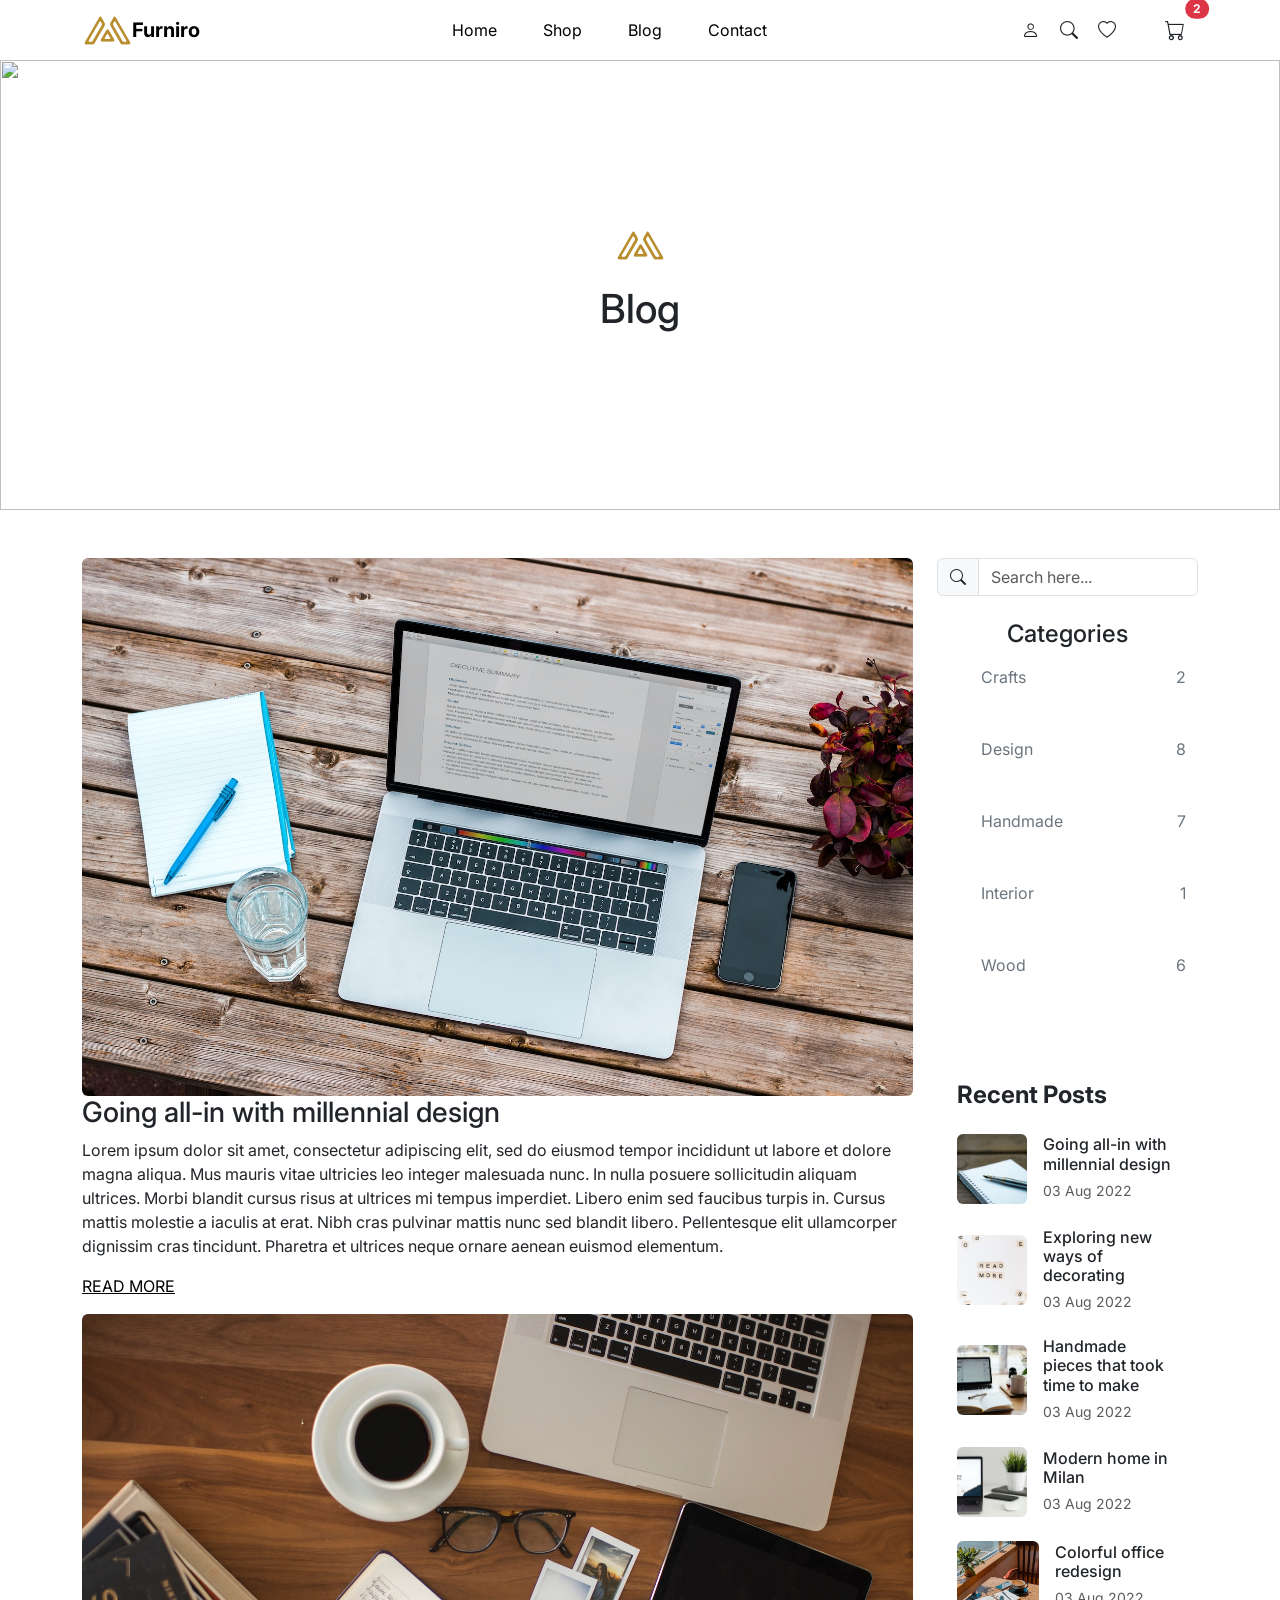
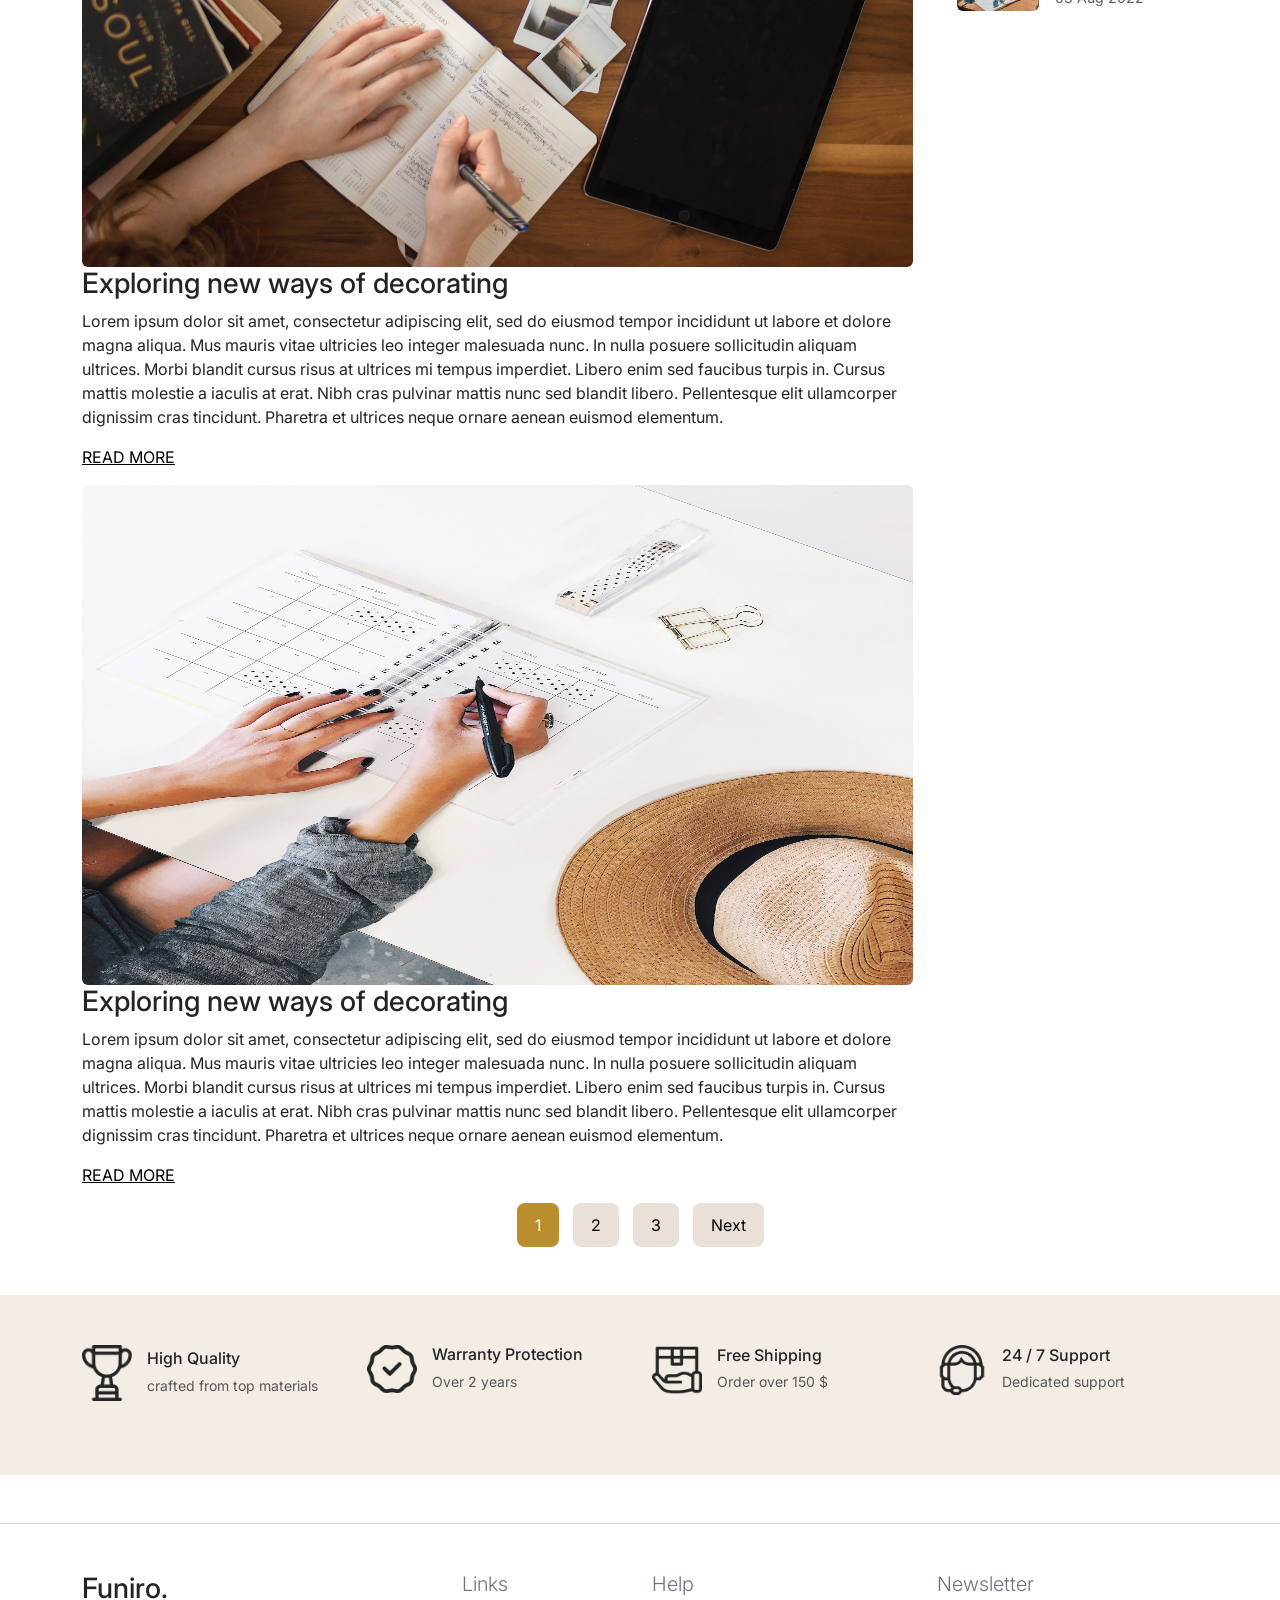
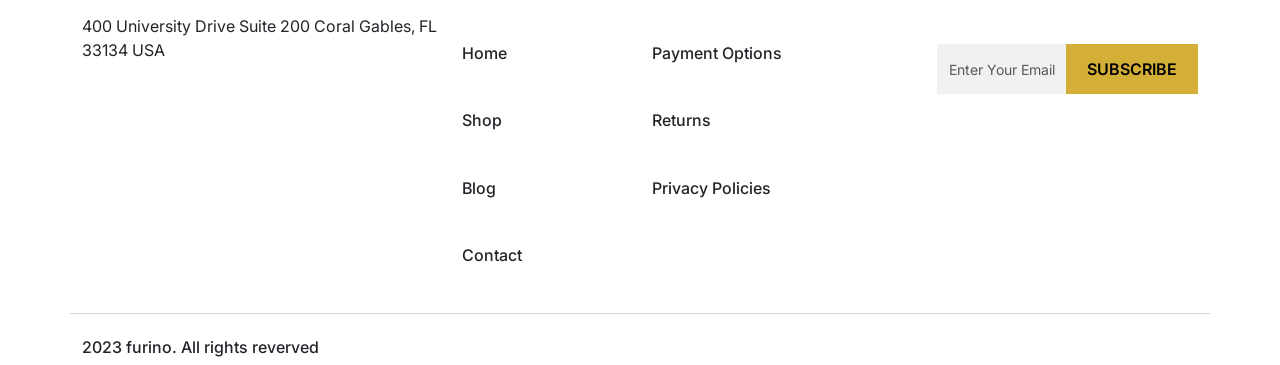
==== ABOUT/index.html @ caac7487 "First commit - Furniro project" ====
<!DOCTYPE html>
<html lang="en">

<head>
    <meta charset="UTF-8">
    <meta name="viewport" content="width=device-width, initial-scale=1.0">
    <title>FURNIRO ABOUT</title>
    <link rel="stylesheet" href="/ABOUT/style.css">

    <link rel="icon" href="/images/Funiro.jpg.png">

    <!-- bootstrap js -->
    <link href="https://cdn.jsdelivr.net/npm/bootstrap@5.3.8/dist/css/bootstrap.min.css" rel="stylesheet"
        integrity="sha384-sRIl4kxILFvY47J16cr9ZwB07vP4J8+LH7qKQnuqkuIAvNWLzeN8tE5YBujZqJLB" crossorigin="anonymous">

    <!-- aos animation -->
    <link href="https://unpkg.com/aos@2.3.1/dist/aos.css" rel="stylesheet">


    <!-- icons -->
    <!-- Option 1: Include in HTML -->
    <link rel="stylesheet" href="https://cdn.jsdelivr.net/npm/bootstrap-icons@1.3.0/font/bootstrap-icons.css">

    <!-- fonts -->
    <link rel="preconnect" href="https://fonts.googleapis.com">
    <link rel="preconnect" href="https://fonts.gstatic.com" crossorigin>
    <link
        href="https://fonts.googleapis.com/css2?family=Inter:ital,opsz,wght@0,14..32,100..900;1,14..32,100..900&display=swap"
        rel="stylesheet">
</head>

<body>
    <nav class="navbar navbar-expand-lg">
        <div class="container">

            <!-- Logo -->
            <a class="navbar-brand" href="#">
                <img src="/images/Funiro.jpg.png" alt="" width="50">
                Furniro
            </a>

            <!-- Toggle Button (Mobile) -->
            <button class="navbar-toggler" type="button" data-bs-toggle="collapse" data-bs-target="#navbarContent">
                <span class="navbar-toggler-icon"></span>
            </button>

            <!-- Navbar Content -->
            <div class="collapse navbar-collapse justify-content-between" id="navbarContent">

                <!-- Center Links -->
                <ul class="navbar-nav mx-auto">
                    <li class="nav-item">
                        <a class="nav-link" href="/HOME/index.html">Home</a>
                    </li>
                    <li class="nav-item">
                        <a class="nav-link" href="/SHOP/index.html">Shop</a>
                    </li>
                    <li class="nav-item">
                        <a class="nav-link" href="/ABOUT/index.html">Blog</a>
                    </li>
                    <li class="nav-item">
                        <a class="nav-link" href="/CONTACT/index.html">Contact</a>
                    </li>
                </ul>

                <!-- Right Icons -->
                <div class="nav-icons d-flex align-items-center">
                    <i class="bi bi-person"></i>
                    <i class="bi bi-search"></i>
                    <i class="bi bi-heart"></i>

                    <button class="btn position-relative ms-3" type="button" data-bs-toggle="offcanvas"
                        data-bs-target="#cartSidebar" aria-controls="cartSidebar">

                        <i class="bi bi-cart fs-5"></i>

                        <!-- Optional Badge -->
                        <span class="position-absolute top-0 start-100 translate-middle badge rounded-pill bg-danger">
                            2
                        </span>
                    </button>
                </div>

            </div>
        </div>
    </nav>

    <div class="offcanvas offcanvas-end" tabindex="-1" id="cartSidebar" aria-labelledby="cartSidebarLabel">

        <div class="offcanvas-header">
            <h2 class="offcanvas-title cart-heading mb-0" id="cartSidebarLabel">Shopping Cart</h2>
            <button type="button" class="btn-close" data-bs-dismiss="offcanvas"></button>
        </div>

        <div class="offcanvas-body">
            <div class="cart-sidebar">
                <hr class="cart-divider">

                <!-- ASGAARD SOFA item with image -->
                <div class="cart-item">
                    <div class="product-image">
                        <img src="/images/pro 3.png" alt="">
                    </div>
                    <div class="product-info">
                        <div class="product-name">Asgaard sofa</div>
                        <div class="product-detail">1 x <span class="cart-gold ms-3">Rs. 250,000.00</span></div>
                    </div>
                </div>

                <hr class="item-divider">

                <div class="cart-item">
                    <div class="product-image">
                        <img src="/images/pro 4.png" alt="">
                    </div>
                    <div class="product-info">
                        <div class="product-name">Casaliving Wood</div>
                        <div class="product-detail">1 x <span class="cart-gold ms-3">Rs. 270,000.00</span></div>
                    </div>
                </div>
            </div>



            <a href="/SHOP/index.html"><button class="btn btn-dark w-100 mt-3">
                    BUY MORE
                </button></a>
        </div>

    </div>


    <section>
        <div class="container-fluid g-0 position-relative">
            <img src="/images/Rectangle 1.png" alt="" class="w-100" style="height: 50vh;">

            <div class="position-absolute top-50 start-50 translate-middle text-center">
                <img src="/images/Funiro.jpg.png" alt="" width="50" class="mb-4">
                <h1>Blog</h1>
            </div>
        </div>
    </section>


    <section class="mt-5">
        <div class="container">
            <div class="row">
                <div class="col-lg-9">
                    <div class="blog-image1">
                        <img src="/images/blog2.jpg" alt="" class="w-100 rounded">
                        <h3>Going all-in with millennial design</h3>
                        <p>Lorem ipsum dolor sit amet, consectetur adipiscing elit, sed do eiusmod tempor incididunt ut
                            labore et dolore magna aliqua. Mus mauris vitae ultricies leo integer malesuada nunc. In
                            nulla posuere sollicitudin aliquam ultrices. Morbi blandit cursus risus at ultrices mi
                            tempus imperdiet. Libero enim sed faucibus turpis in. Cursus mattis molestie a iaculis at
                            erat. Nibh cras pulvinar mattis nunc sed blandit libero. Pellentesque elit ullamcorper
                            dignissim cras tincidunt. Pharetra et ultrices neque ornare aenean euismod elementum.</p>

                        <p><a href="#">READ MORE</a></p>
                    </div>


                    <div class="blog-image2">
                        <img src="/images/blog-3.jpg" alt="" class="w-100 rounded">
                        <h3>Exploring new ways of decorating</h3>
                        <p>Lorem ipsum dolor sit amet, consectetur adipiscing elit, sed do eiusmod tempor incididunt ut
                            labore et dolore magna aliqua. Mus mauris vitae ultricies leo integer malesuada nunc. In
                            nulla posuere sollicitudin aliquam ultrices. Morbi blandit cursus risus at ultrices mi
                            tempus imperdiet. Libero enim sed faucibus turpis in. Cursus mattis molestie a iaculis at
                            erat. Nibh cras pulvinar mattis nunc sed blandit libero. Pellentesque elit ullamcorper
                            dignissim cras tincidunt. Pharetra et ultrices neque ornare aenean euismod elementum.</p>

                        <p><a href="#">READ MORE</a></p>
                    </div>


                    <div class="blog-image3">
                        <img src="/images/blog 1.jpg" alt="" class="w-100 rounded" style="height: 500px;">
                        <h3>Exploring new ways of decorating</h3>
                        <p>Lorem ipsum dolor sit amet, consectetur adipiscing elit, sed do eiusmod tempor incididunt ut
                            labore et dolore magna aliqua. Mus mauris vitae ultricies leo integer malesuada nunc. In
                            nulla posuere sollicitudin aliquam ultrices. Morbi blandit cursus risus at ultrices mi
                            tempus imperdiet. Libero enim sed faucibus turpis in. Cursus mattis molestie a iaculis at
                            erat. Nibh cras pulvinar mattis nunc sed blandit libero. Pellentesque elit ullamcorper
                            dignissim cras tincidunt. Pharetra et ultrices neque ornare aenean euismod elementum.</p>

                        <p><a href="#">READ MORE</a></p>
                    </div>
                </div>


                <div class="col-lg-3">
                    <div class="mb-4 text-center">
                        <div class="input-group">
                            <span class="input-group-text">
                                <i class="bi bi-search"></i>
                            </span>
                            <input type="text" class="form-control" placeholder="Search here...">
                        </div>
                    </div>

                    <div class="container-fluid text-center">
                        <div class="row text-start">
                            <h4 class="text-center mb-3">Categories</h4>
                            <div class="col-6">
                                <ul>
                                    <li class="mb-5 text-secondary">Crafts</li>
                                    <li class="mb-5 text-secondary">Design</li>
                                    <li class="mb-5 text-secondary">Handmade</li>
                                    <li class="mb-5 text-secondary">Interior</li>
                                    <li class="mb-5 text-secondary">Wood</li>
                                </ul>
                            </div>
                            <div class="col-6 text-end">
                                <ul>
                                    <li class="mb-5 text-secondary">2</li>
                                    <li class="mb-5 text-secondary">8</li>
                                    <li class="mb-5 text-secondary">7</li>
                                    <li class="mb-5 text-secondary">1</li>
                                    <li class="mb-5 text-secondary">6</li>
                                </ul>
                            </div>
                        </div>
                    </div>


                    <div class="container-fluid py-5">
                        <div class="p-2" style="max-width:350px;">

                            <h4 class="fw-bold mb-4">Recent Posts</h4>

                            <div class="d-flex align-items-center mb-4">
                                <img src="/images/blog-des1.jpg" class="rounded" width="70" height="70"
                                    style="object-fit:cover;">
                                <div class="ms-3">
                                    <h6 class="mb-1">Going all-in with millennial design</h6>
                                    <small class="text-muted">03 Aug 2022</small>
                                </div>
                            </div>

                            <div class="d-flex align-items-center mb-4">
                                <img src="/images/blog-des2.jpg" class="rounded" width="70" height="70"
                                    style="object-fit:cover;">
                                <div class="ms-3">
                                    <h6 class="mb-1">Exploring new ways of decorating</h6>
                                    <small class="text-muted">03 Aug 2022</small>
                                </div>
                            </div>

                            <div class="d-flex align-items-center mb-4">
                                <img src="/images/blog-des3.jpg" class="rounded" width="70" height="70"
                                    style="object-fit:cover;">
                                <div class="ms-3">
                                    <h6 class="mb-1">Handmade pieces that took time to make</h6>
                                    <small class="text-muted">03 Aug 2022</small>
                                </div>
                            </div>

                            <div class="d-flex align-items-center mb-4">
                                <img src="/images/blog-des4.jpg" class="rounded" width="70" height="70"
                                    style="object-fit:cover;">
                                <div class="ms-3">
                                    <h6 class="mb-1">Modern home in Milan</h6>
                                    <small class="text-muted">03 Aug 2022</small>
                                </div>
                            </div>

                            <div class="d-flex align-items-center">
                                <img src="/images/blog-des5.jpg" class="rounded" width="120" height="70"
                                    style="object-fit:cover;">
                                <div class="ms-3">
                                    <h6 class="mb-1">Colorful office redesign</h6>
                                    <small class="text-muted">03 Aug 2022</small>
                                </div>
                            </div>

                        </div>
                    </div>
                </div>
            </div>

            <section class="pagination-section text-center">
                <div class="container">
                    <a href="#"><button class="custom-page active">1</button></a>
                    <a href="#"><button class="custom-page">2</button></a>
                    <a href=""><button class="custom-page">3</button></a>
                    <a href=""><button class="custom-page">Next</button></a>
                </div>
            </section>
        </div>
    </section>



    <section class="features-section mt-5">
        <div class="container">
            <div class="row text-center text-md-start">

                <div class="col-md-3 col-sm-6 mb-4">
                    <div class="feature-box d-sm-block d-lg-flex">
                        <div class="feature-icon">
                            <img src="/images/Group.png" alt="" width="50">
                        </div>
                        <div>
                            <h6 class="mb-1">High Quality</h6>
                            <small class="text-muted">crafted from top materials</small>
                        </div>
                    </div>
                </div>

                <div class="col-md-3 col-sm-6 mb-4">
                    <div class="feature-box d-sm-block d-lg-flex">
                        <div class="feature-icon">
                            <img src="/images/Group (1).png" alt="" width="50">
                        </div>
                        <div>
                            <h6 class="mb-1">Warranty Protection</h6>
                            <small class="text-muted">Over 2 years</small>
                        </div>
                    </div>
                </div>

                <div class="col-md-3 col-sm-6 mb-4">
                    <div class="feature-box d-sm-block d-lg-flex">
                        <div class="feature-icon">
                            <img src="/images/shipping.png" alt="" width="50">
                        </div>
                        <div>
                            <h6 class="mb-1">Free Shipping</h6>
                            <small class="text-muted">Order over 150 $</small>
                        </div>
                    </div>
                </div>

                <div class="col-md-3 col-sm-6 mb-4">
                    <div class="feature-box d-sm-block d-lg-flex">
                        <div class="feature-icon">
                            <img src="/images/customer-support.png" alt="" width="50">
                        </div>
                        <div>
                            <h6 class="mb-1">24 / 7 Support</h6>
                            <small class="text-muted">Dedicated support</small>
                        </div>
                    </div>
                </div>

            </div>
        </div>
    </section>


    <footer class="mt-5">
        <div class="container fir pt-5">
            <div class="row">
                <div class="col-lg-4 col-md-6 col-sm-6">
                    <h3>Funiro.</h3>
                    <p>400 University Drive Suite 200 Coral Gables,
                        FL 33134 USA</p>
                </div>
                <div class="col-lg-2 col-sm-6 col-md-6">
                    <h4 class="text-secondary mb-5 fw-light fs-5">Links</h4>
                    <h6 class="mb-5"><a href="/HOME/index.html" class="text-dark">Home</a></h6>
                    <h6 class="mb-5"><a href="/SHOP/index.html" class="text-dark">Shop</a></h6>
                    <h6 class="mb-5"><a href="/ABOUT/index.html" class="text-dark">Blog</a></h6>
                    <h6 class="mb-5"><a href="/CONTACT/index.html" class="text-dark">Contact</a></h6>
                </div>
                <div class="col-lg-3 col-sm-6 col-md-6">
                    <h4 class="text-secondary mb-5 fw-light fs-5">Help</h4>
                    <h6 class="mb-5"><a href="" class="text-dark">Payment Options</a></h6>
                    <h6 class="mb-5"><a href="" class="text-dark">Returns</a></h6>
                    <h6 class="mb-5"><a href="" class="text-dark">Privacy Policies</a></h6>
                </div>

                <div class="col-lg-3 col-sm-6 col-md-6">
                    <h4 class="text-secondary mb-5 fw-light fs-5">Newsletter</h4>
                    <div class="subscribe-box">
                        <div class="input-group">
                            <input type="email" class="form-control" placeholder="Enter Your Email Address">
                            <button class="btn btn-subscribe">SUBSCRIBE</button>
                        </div>
                    </div>
                </div>
            </div>
        </div>

        <div class="container pt-4">
            <h6>2023 furino. All rights reverved</h6>
        </div>
    </footer>






    <script src="https://cdn.jsdelivr.net/npm/bootstrap@5.3.8/dist/js/bootstrap.bundle.min.js"
        integrity="sha384-FKyoEForCGlyvwx9Hj09JcYn3nv7wiPVlz7YYwJrWVcXK/BmnVDxM+D2scQbITxI"
        crossorigin="anonymous"></script>

    <!-- aos animation -->
    <script src="https://unpkg.com/aos@2.3.1/dist/aos.js"></script>
    <script>
        AOS.init();
    </script>
</body>

</html>
---- ABOUT/style.css ----
* {
  margin: 0;
  padding: 0;
}
body {
  background-color: #f5f5f5;
  font-family: "Inter", sans-serif !important;
}

.navbar {
  background: #fff;
  padding: 15px 0;
}

.navbar-brand {
  font-weight: 700;
  font-size: 22px;
  display: flex;
  align-items: center;
}

.logo-icon {
  color: #d4a017;
  font-size: 24px;
  margin-right: 8px;
}

.nav-link {
  font-weight: 500;
  color: #000 !important;
  margin: 0 15px;
}

.nav-icons i {
  font-size: 18px;
  margin-left: 20px;
  cursor: pointer;
}

.nav-icons i:hover {
  color: #d4a017;
}

.cart-heading {
  font-size: 1.75rem;
  font-weight: 500;
  letter-spacing: -0.01em;
}

.item-divider {
  border: 0;
  border-top: 1px solid #ddd;
  opacity: 1;
}

.cart-item {
  display: flex;
  gap: 1rem;
  align-items: center;
  margin-bottom: 1rem;
}

.product-image {
  width: 80px;
  height: 80px;
  border-radius: 8px;
  display: flex;
  align-items: center;
  justify-content: center;
  overflow: hidden;
}

.product-image img {
  width: 100%;
  height: 100%;
  object-fit: cover;
}

.product-image .bi {
  font-size: 2.5rem;
  color: #999;
}

.product-info {
  flex: 1;
}

.product-name {
  font-size: 1.2rem;
  font-weight: 400;
  color: #111;
  margin-bottom: 0.2rem;
}

.product-detail {
  font-size: 1rem;
  color: #2c2c2c;
  letter-spacing: 0.01em;
}

.product-detail strong {
  font-weight: 500;
}

.cart-gold {
  color: #b88e2f;
  font-size: 12px;
  font-weight: 500;
}

.stars i {
  color: #ffc700;
}

.customer {
  border-left: 2px solid black;
}

.custom-page {
  background: #e9e1d8;
  border: none;
  padding: 10px 18px;
  margin: 0 5px;
  border-radius: 8px;
}

.custom-page.active {
  background: #b88e2f;
  color: #fff;
}

/* Features Section */
.features-section {
  background: #f4ede6;
  padding: 50px 0;
}

.feature-box {
  display: flex;
  align-items: center;
  gap: 15px;
}

.feature-icon {
  font-size: 28px;
}

li {
  list-style: none;
}

footer {
  border-top: 1px solid #d7d6d6;
}

footer a {
  text-decoration: none;
}

.subscribe-box {
  max-width: 400px;
}

.subscribe-box .form-control {
  border-radius: 0;
  border: none;
  background-color: #f1f1f1;
  padding: 12px;
  font-size: 14px;
}

.subscribe-box .btn-subscribe {
  border-radius: 0;
  background-color: #d4af37;
  color: #000;
  font-weight: 600;
  padding: 12px 20px;
}

.subscribe-box .btn-subscribe:hover {
  background-color: #c19d2c;
}

footer .fir {
  border-bottom: 1px solid #d7d6d6;
}

.custom-page {
  background: #e9e1d8;
  border: none;
  padding: 10px 18px;
  margin: 0 5px;
  border-radius: 8px;
}

.custom-page.active {
  background: #b88e2f;
  color: #fff;
}

p a {
  text-decoration: underline;
  color: black;
}
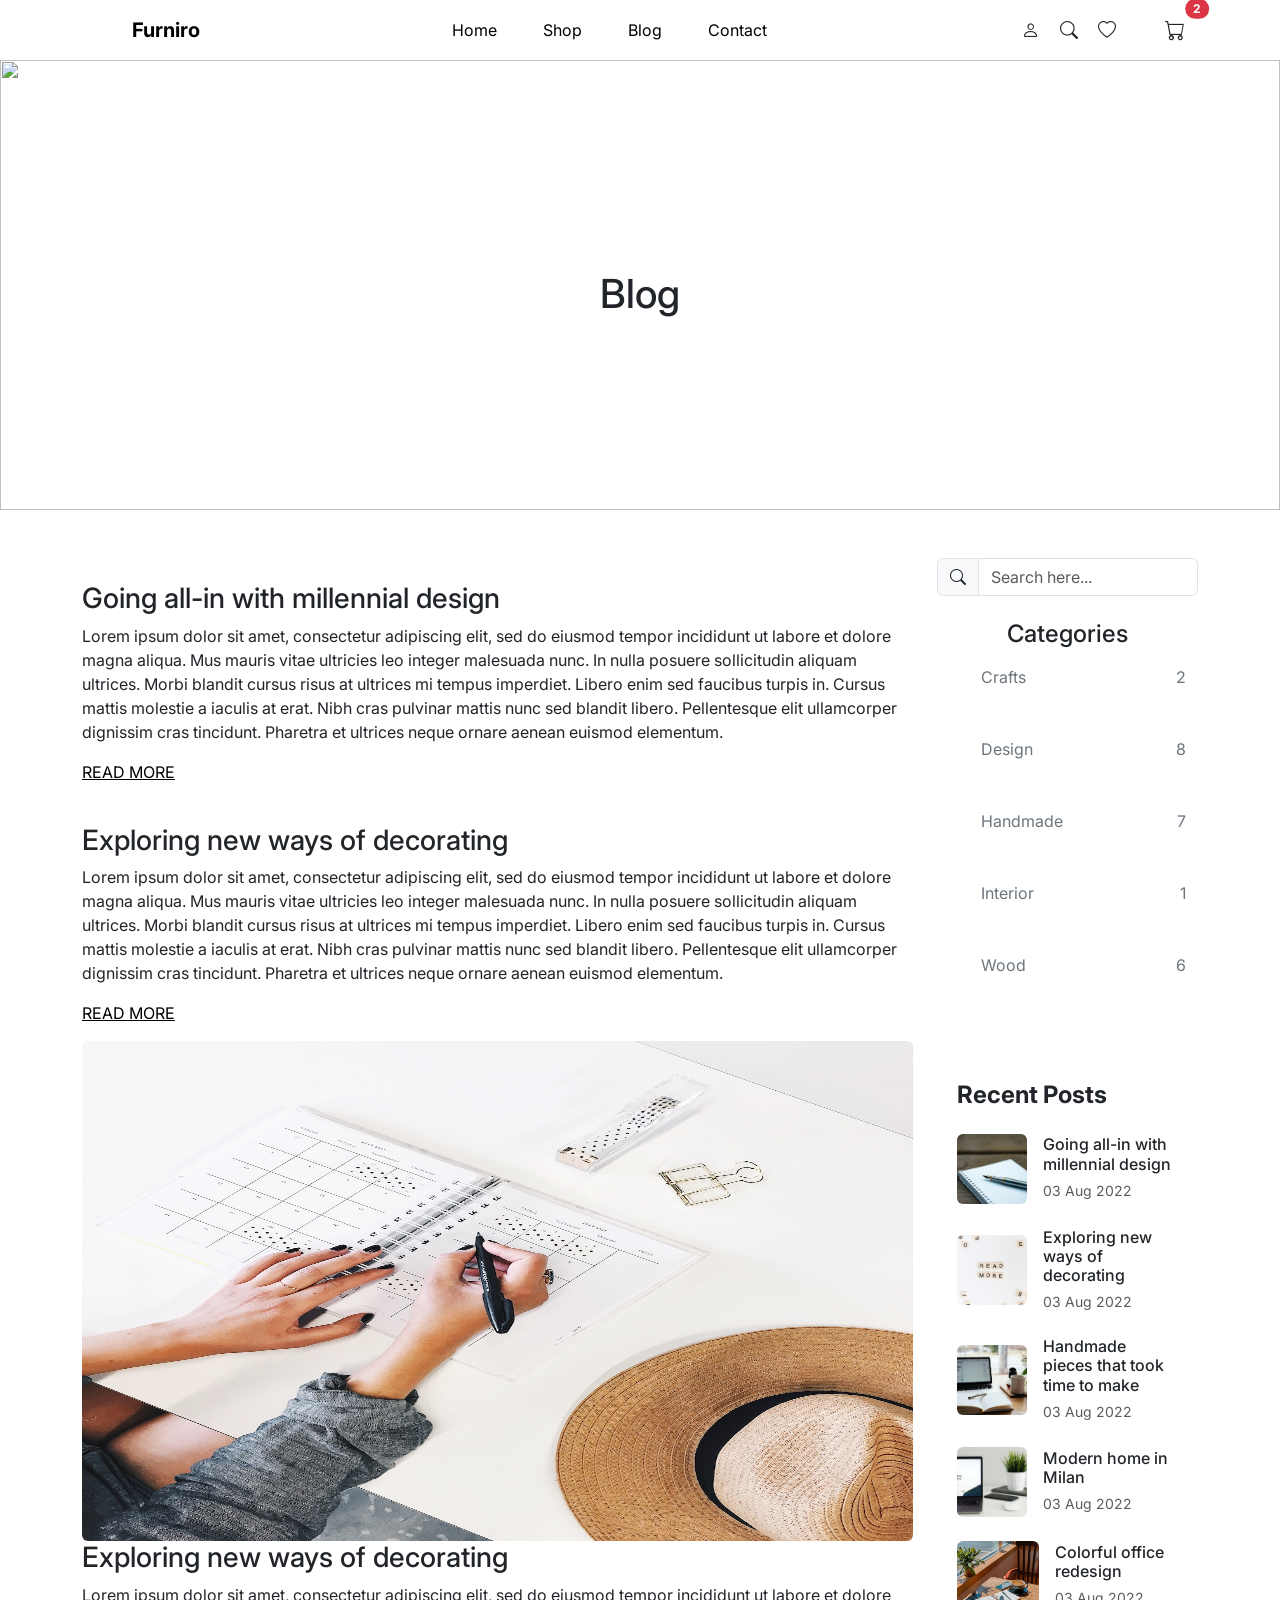
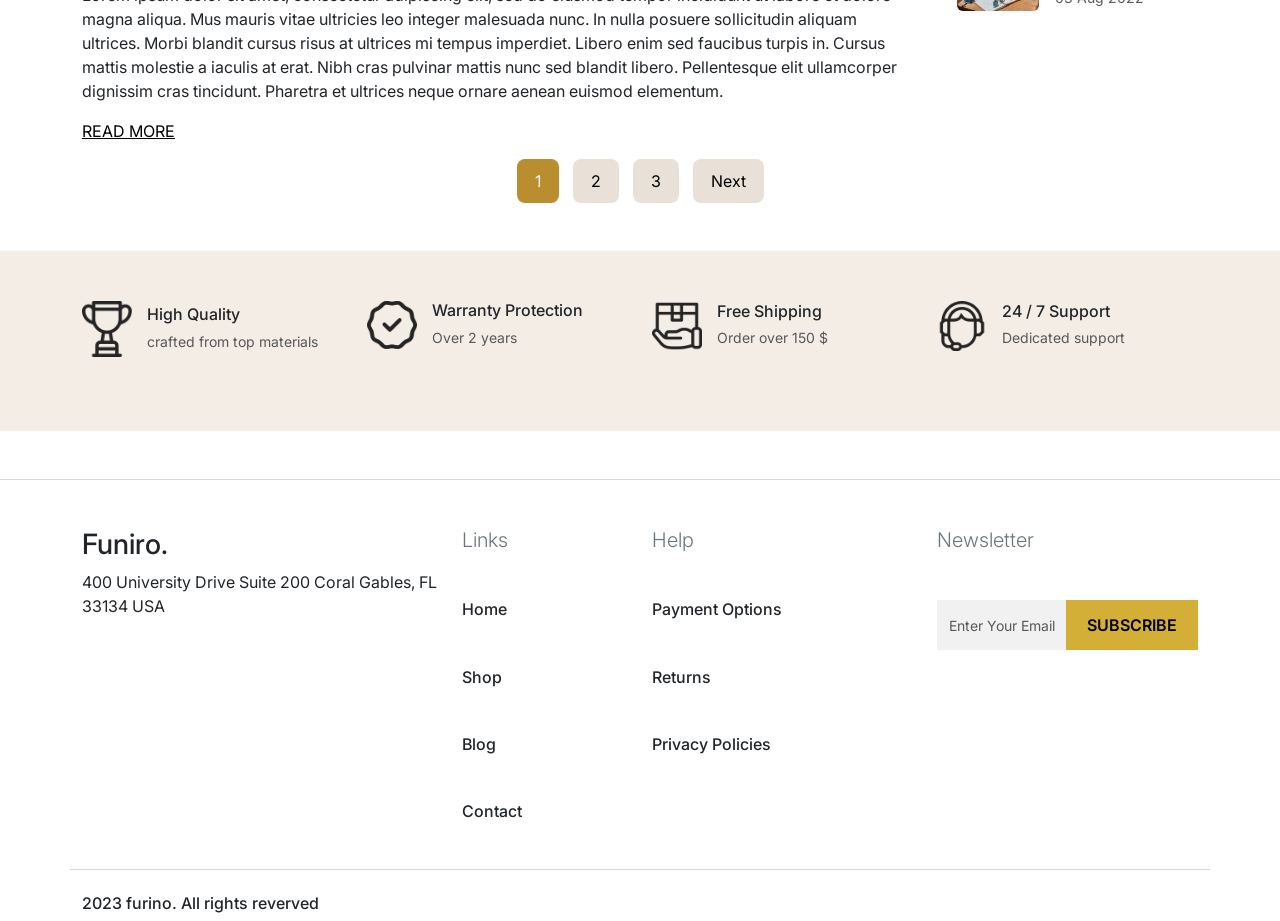
==== commit 6096af39: "Fix image paths for GitHub Pages" ====
--- a/ABOUT/index.html
+++ b/ABOUT/index.html
@@ -7,7 +7,7 @@
     <title>FURNIRO ABOUT</title>
     <link rel="stylesheet" href="/ABOUT/style.css">
 
-    <link rel="icon" href="/images/Funiro.jpg.png">
+    <link rel="icon" href="..../images/Funiro.jpg.png">
 
     <!-- bootstrap js -->
     <link href="https://cdn.jsdelivr.net/npm/bootstrap@5.3.8/dist/css/bootstrap.min.css" rel="stylesheet"
@@ -35,7 +35,7 @@
 
             <!-- Logo -->
             <a class="navbar-brand" href="#">
-                <img src="/images/Funiro.jpg.png" alt="" width="50">
+                <img src="..../images/Funiro.jpg.png" alt="" width="50">
                 Furniro
             </a>
 
@@ -99,7 +99,7 @@
                 <!-- ASGAARD SOFA item with image -->
                 <div class="cart-item">
                     <div class="product-image">
-                        <img src="/images/pro 3.png" alt="">
+                        <img src="..../images/pro 3.png" alt="">
                     </div>
                     <div class="product-info">
                         <div class="product-name">Asgaard sofa</div>
@@ -111,7 +111,7 @@
 
                 <div class="cart-item">
                     <div class="product-image">
-                        <img src="/images/pro 4.png" alt="">
+                        <img src="..../images/pro 4.png" alt="">
                     </div>
                     <div class="product-info">
                         <div class="product-name">Casaliving Wood</div>
@@ -132,10 +132,10 @@
 
     <section>
         <div class="container-fluid g-0 position-relative">
-            <img src="/images/Rectangle 1.png" alt="" class="w-100" style="height: 50vh;">
+            <img src="..../images/Rectangle 1.png" alt="" class="w-100" style="height: 50vh;">
 
             <div class="position-absolute top-50 start-50 translate-middle text-center">
-                <img src="/images/Funiro.jpg.png" alt="" width="50" class="mb-4">
+                <img src="..../images/Funiro.jpg.png" alt="" width="50" class="mb-4">
                 <h1>Blog</h1>
             </div>
         </div>
@@ -147,7 +147,7 @@
             <div class="row">
                 <div class="col-lg-9">
                     <div class="blog-image1">
-                        <img src="/images/blog2.jpg" alt="" class="w-100 rounded">
+                        <img src="..../images/blog2.jpg" alt="" class="w-100 rounded">
                         <h3>Going all-in with millennial design</h3>
                         <p>Lorem ipsum dolor sit amet, consectetur adipiscing elit, sed do eiusmod tempor incididunt ut
                             labore et dolore magna aliqua. Mus mauris vitae ultricies leo integer malesuada nunc. In
@@ -161,7 +161,7 @@
 
 
                     <div class="blog-image2">
-                        <img src="/images/blog-3.jpg" alt="" class="w-100 rounded">
+                        <img src="..../images/blog-3.jpg" alt="" class="w-100 rounded">
                         <h3>Exploring new ways of decorating</h3>
                         <p>Lorem ipsum dolor sit amet, consectetur adipiscing elit, sed do eiusmod tempor incididunt ut
                             labore et dolore magna aliqua. Mus mauris vitae ultricies leo integer malesuada nunc. In
@@ -175,7 +175,7 @@
 
 
                     <div class="blog-image3">
-                        <img src="/images/blog 1.jpg" alt="" class="w-100 rounded" style="height: 500px;">
+                        <img src="../images/blog 1.jpg" alt="" class="w-100 rounded" style="height: 500px;">
                         <h3>Exploring new ways of decorating</h3>
                         <p>Lorem ipsum dolor sit amet, consectetur adipiscing elit, sed do eiusmod tempor incididunt ut
                             labore et dolore magna aliqua. Mus mauris vitae ultricies leo integer malesuada nunc. In
@@ -230,7 +230,7 @@
                             <h4 class="fw-bold mb-4">Recent Posts</h4>
 
                             <div class="d-flex align-items-center mb-4">
-                                <img src="/images/blog-des1.jpg" class="rounded" width="70" height="70"
+                                <img src="../images/blog-des1.jpg" class="rounded" width="70" height="70"
                                     style="object-fit:cover;">
                                 <div class="ms-3">
                                     <h6 class="mb-1">Going all-in with millennial design</h6>
@@ -239,7 +239,7 @@
                             </div>
 
                             <div class="d-flex align-items-center mb-4">
-                                <img src="/images/blog-des2.jpg" class="rounded" width="70" height="70"
+                                <img src="../images/blog-des2.jpg" class="rounded" width="70" height="70"
                                     style="object-fit:cover;">
                                 <div class="ms-3">
                                     <h6 class="mb-1">Exploring new ways of decorating</h6>
@@ -248,7 +248,7 @@
                             </div>
 
                             <div class="d-flex align-items-center mb-4">
-                                <img src="/images/blog-des3.jpg" class="rounded" width="70" height="70"
+                                <img src="../images/blog-des3.jpg" class="rounded" width="70" height="70"
                                     style="object-fit:cover;">
                                 <div class="ms-3">
                                     <h6 class="mb-1">Handmade pieces that took time to make</h6>
@@ -257,7 +257,7 @@
                             </div>
 
                             <div class="d-flex align-items-center mb-4">
-                                <img src="/images/blog-des4.jpg" class="rounded" width="70" height="70"
+                                <img src="../images/blog-des4.jpg" class="rounded" width="70" height="70"
                                     style="object-fit:cover;">
                                 <div class="ms-3">
                                     <h6 class="mb-1">Modern home in Milan</h6>
@@ -266,7 +266,7 @@
                             </div>
 
                             <div class="d-flex align-items-center">
-                                <img src="/images/blog-des5.jpg" class="rounded" width="120" height="70"
+                                <img src="../images/blog-des5.jpg" class="rounded" width="120" height="70"
                                     style="object-fit:cover;">
                                 <div class="ms-3">
                                     <h6 class="mb-1">Colorful office redesign</h6>
@@ -299,7 +299,7 @@
                 <div class="col-md-3 col-sm-6 mb-4">
                     <div class="feature-box d-sm-block d-lg-flex">
                         <div class="feature-icon">
-                            <img src="/images/Group.png" alt="" width="50">
+                            <img src="../images/Group.png" alt="" width="50">
                         </div>
                         <div>
                             <h6 class="mb-1">High Quality</h6>
@@ -311,7 +311,7 @@
                 <div class="col-md-3 col-sm-6 mb-4">
                     <div class="feature-box d-sm-block d-lg-flex">
                         <div class="feature-icon">
-                            <img src="/images/Group (1).png" alt="" width="50">
+                            <img src="../images/Group (1).png" alt="" width="50">
                         </div>
                         <div>
                             <h6 class="mb-1">Warranty Protection</h6>
@@ -323,7 +323,7 @@
                 <div class="col-md-3 col-sm-6 mb-4">
                     <div class="feature-box d-sm-block d-lg-flex">
                         <div class="feature-icon">
-                            <img src="/images/shipping.png" alt="" width="50">
+                            <img src="../images/shipping.png" alt="" width="50">
                         </div>
                         <div>
                             <h6 class="mb-1">Free Shipping</h6>
@@ -335,7 +335,7 @@
                 <div class="col-md-3 col-sm-6 mb-4">
                     <div class="feature-box d-sm-block d-lg-flex">
                         <div class="feature-icon">
-                            <img src="/images/customer-support.png" alt="" width="50">
+                            <img src="../images/customer-support.png" alt="" width="50">
                         </div>
                         <div>
                             <h6 class="mb-1">24 / 7 Support</h6>
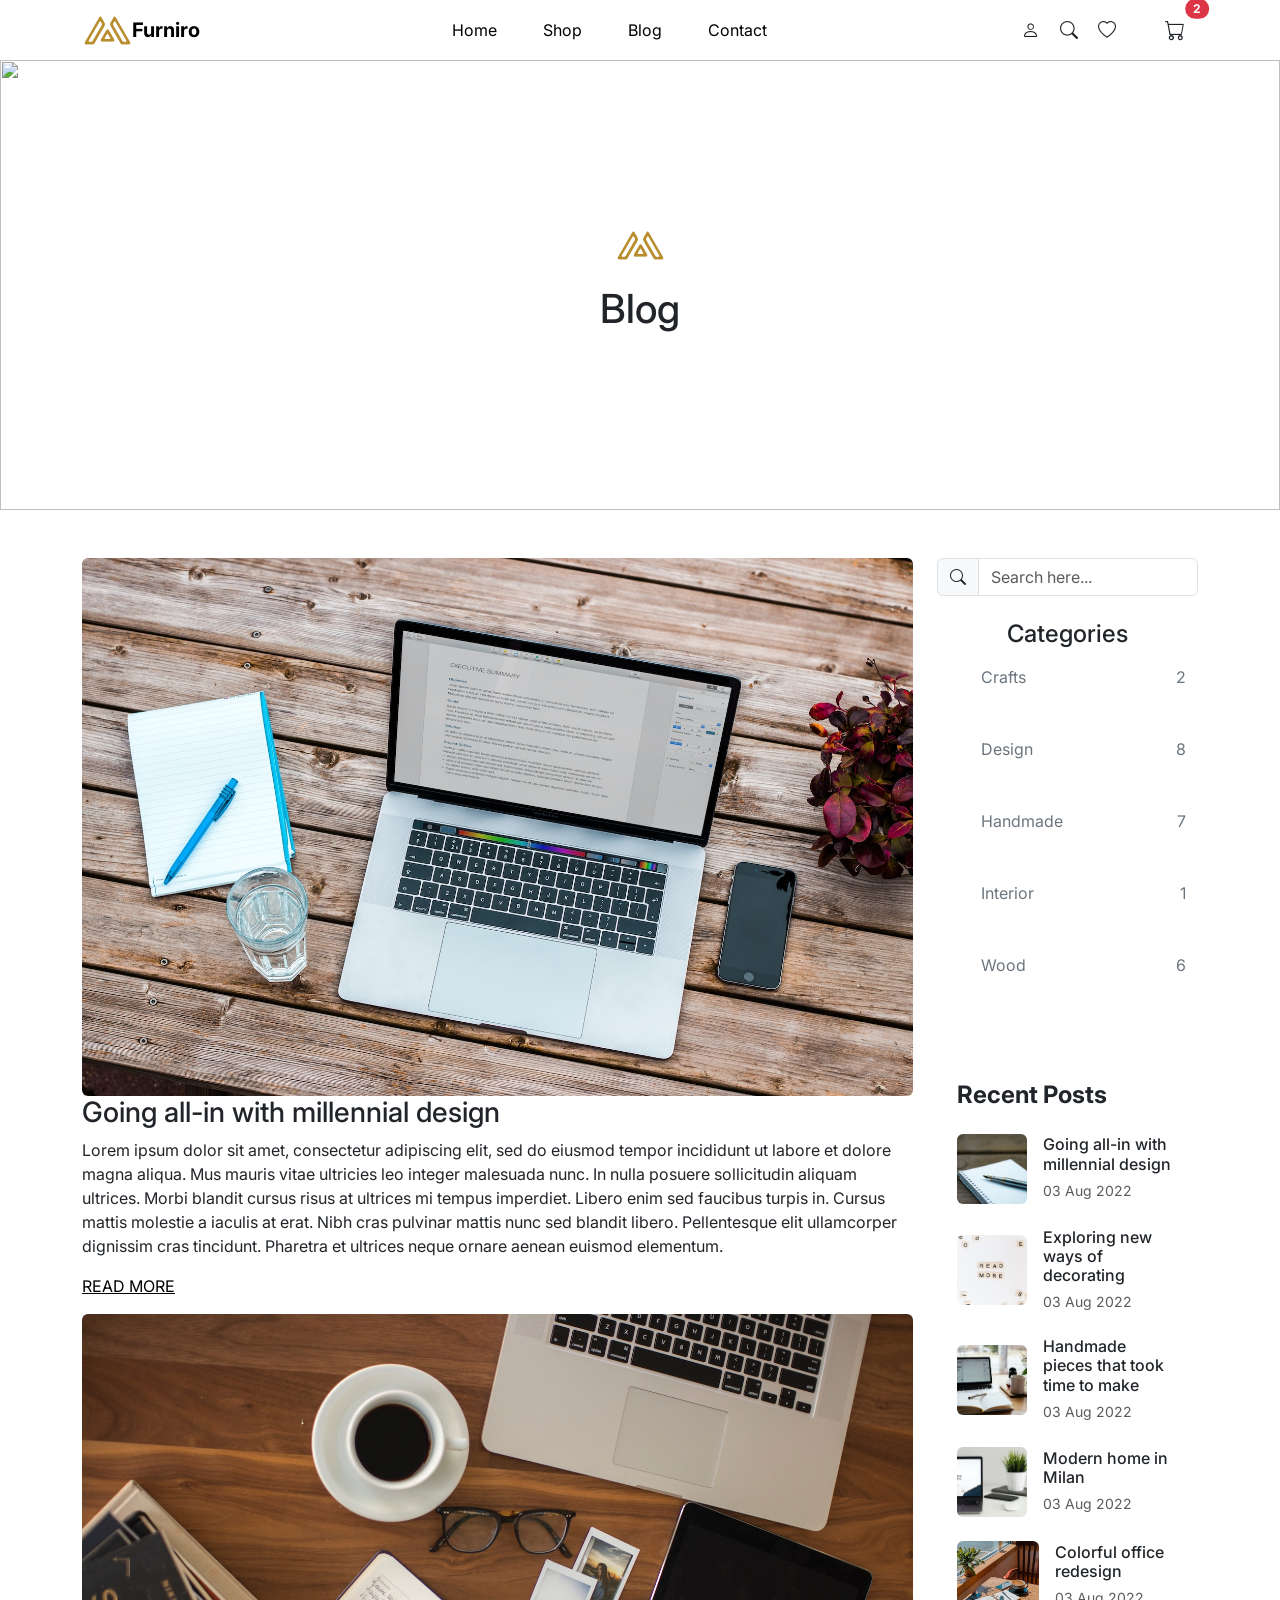
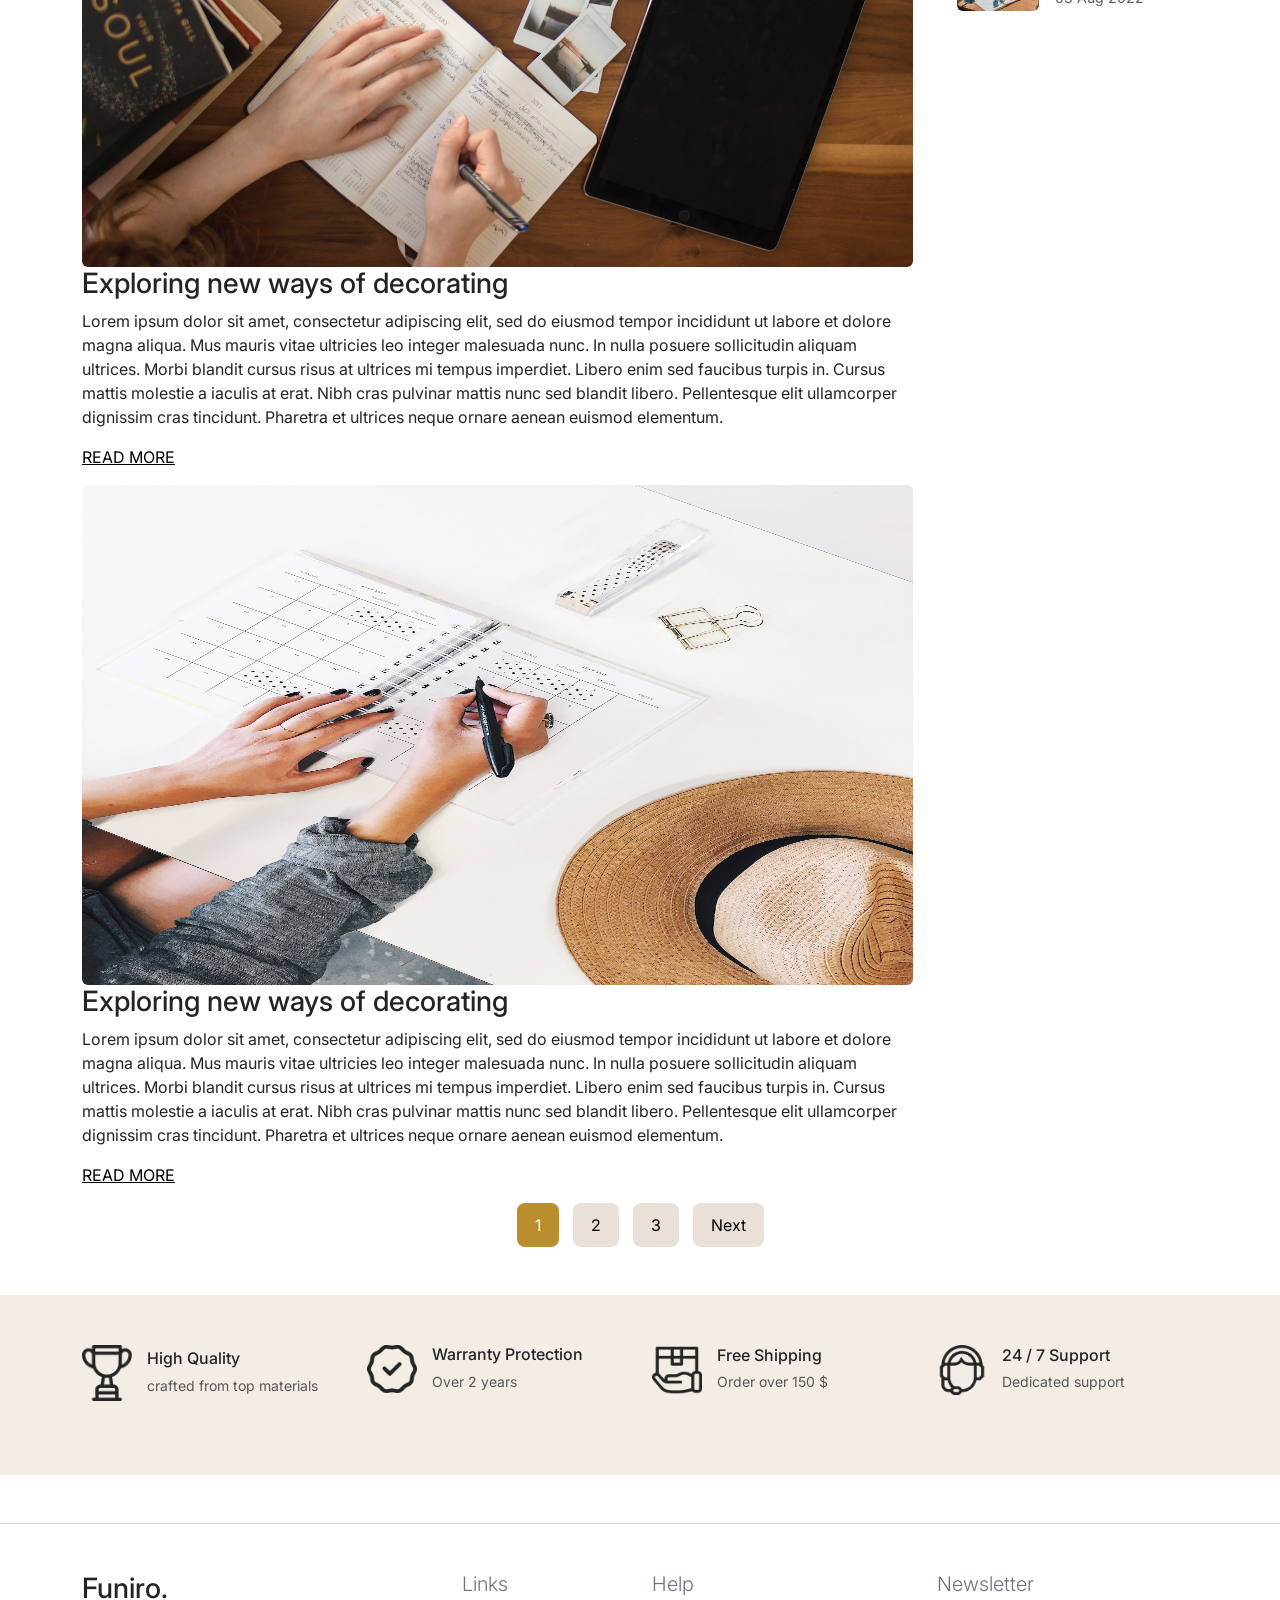
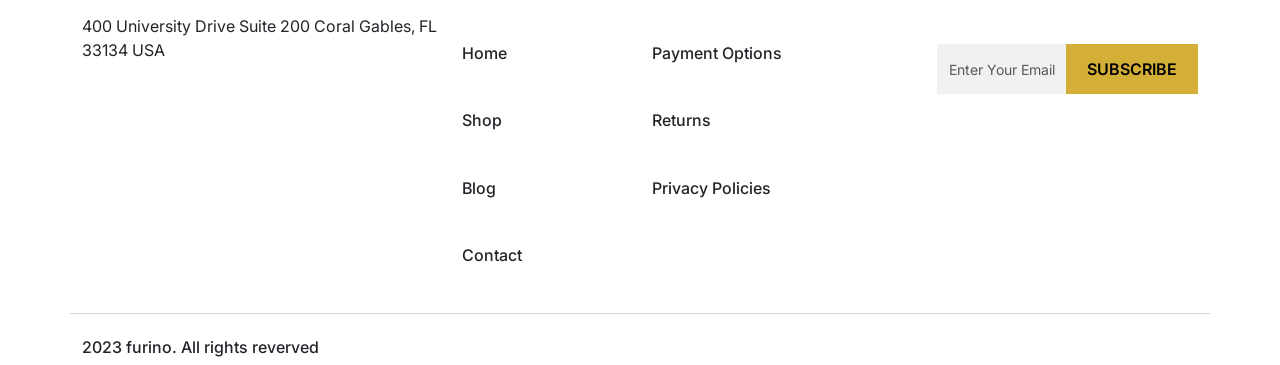
==== commit fddb94cc: "Update project" ====
--- a/ABOUT/index.html
+++ b/ABOUT/index.html
@@ -35,7 +35,7 @@
 
             <!-- Logo -->
             <a class="navbar-brand" href="#">
-                <img src="..../images/Funiro.jpg.png" alt="" width="50">
+                <img src="../images/Funiro.jpg.png" alt="" width="50">
                 Furniro
             </a>
 
@@ -50,16 +50,16 @@
                 <!-- Center Links -->
                 <ul class="navbar-nav mx-auto">
                     <li class="nav-item">
-                        <a class="nav-link" href="/HOME/index.html">Home</a>
+                        <a class="nav-link" href="../HOME/index.html">Home</a>
                     </li>
                     <li class="nav-item">
-                        <a class="nav-link" href="/SHOP/index.html">Shop</a>
+                        <a class="nav-link" href="../SHOP/index.html">Shop</a>
                     </li>
                     <li class="nav-item">
                         <a class="nav-link" href="/ABOUT/index.html">Blog</a>
                     </li>
                     <li class="nav-item">
-                        <a class="nav-link" href="/CONTACT/index.html">Contact</a>
+                        <a class="nav-link" href="../CONTACT/index.html">Contact</a>
                     </li>
                 </ul>
 
@@ -99,7 +99,7 @@
                 <!-- ASGAARD SOFA item with image -->
                 <div class="cart-item">
                     <div class="product-image">
-                        <img src="..../images/pro 3.png" alt="">
+                        <img src="../images/pro 3.png" alt="">
                     </div>
                     <div class="product-info">
                         <div class="product-name">Asgaard sofa</div>
@@ -111,7 +111,7 @@
 
                 <div class="cart-item">
                     <div class="product-image">
-                        <img src="..../images/pro 4.png" alt="">
+                        <img src="../images/pro 4.png" alt="">
                     </div>
                     <div class="product-info">
                         <div class="product-name">Casaliving Wood</div>
@@ -132,10 +132,10 @@
 
     <section>
         <div class="container-fluid g-0 position-relative">
-            <img src="..../images/Rectangle 1.png" alt="" class="w-100" style="height: 50vh;">
+            <img src="../images/Rectangle 1.png" alt="" class="w-100" style="height: 50vh;">
 
             <div class="position-absolute top-50 start-50 translate-middle text-center">
-                <img src="..../images/Funiro.jpg.png" alt="" width="50" class="mb-4">
+                <img src="../images/Funiro.jpg.png" alt="" width="50" class="mb-4">
                 <h1>Blog</h1>
             </div>
         </div>
@@ -147,7 +147,7 @@
             <div class="row">
                 <div class="col-lg-9">
                     <div class="blog-image1">
-                        <img src="..../images/blog2.jpg" alt="" class="w-100 rounded">
+                        <img src="../images/blog2.jpg" alt="" class="w-100 rounded">
                         <h3>Going all-in with millennial design</h3>
                         <p>Lorem ipsum dolor sit amet, consectetur adipiscing elit, sed do eiusmod tempor incididunt ut
                             labore et dolore magna aliqua. Mus mauris vitae ultricies leo integer malesuada nunc. In
@@ -161,7 +161,7 @@
 
 
                     <div class="blog-image2">
-                        <img src="..../images/blog-3.jpg" alt="" class="w-100 rounded">
+                        <img src="../images/blog-3.jpg" alt="" class="w-100 rounded">
                         <h3>Exploring new ways of decorating</h3>
                         <p>Lorem ipsum dolor sit amet, consectetur adipiscing elit, sed do eiusmod tempor incididunt ut
                             labore et dolore magna aliqua. Mus mauris vitae ultricies leo integer malesuada nunc. In
@@ -359,10 +359,10 @@
                 </div>
                 <div class="col-lg-2 col-sm-6 col-md-6">
                     <h4 class="text-secondary mb-5 fw-light fs-5">Links</h4>
-                    <h6 class="mb-5"><a href="/HOME/index.html" class="text-dark">Home</a></h6>
-                    <h6 class="mb-5"><a href="/SHOP/index.html" class="text-dark">Shop</a></h6>
+                    <h6 class="mb-5"><a href="../HOME/index.html" class="text-dark">Home</a></h6>
+                    <h6 class="mb-5"><a href="../SHOP/index.html" class="text-dark">Shop</a></h6>
                     <h6 class="mb-5"><a href="/ABOUT/index.html" class="text-dark">Blog</a></h6>
-                    <h6 class="mb-5"><a href="/CONTACT/index.html" class="text-dark">Contact</a></h6>
+                    <h6 class="mb-5"><a href="../CONTACT/index.html" class="text-dark">Contact</a></h6>
                 </div>
                 <div class="col-lg-3 col-sm-6 col-md-6">
                     <h4 class="text-secondary mb-5 fw-light fs-5">Help</h4>
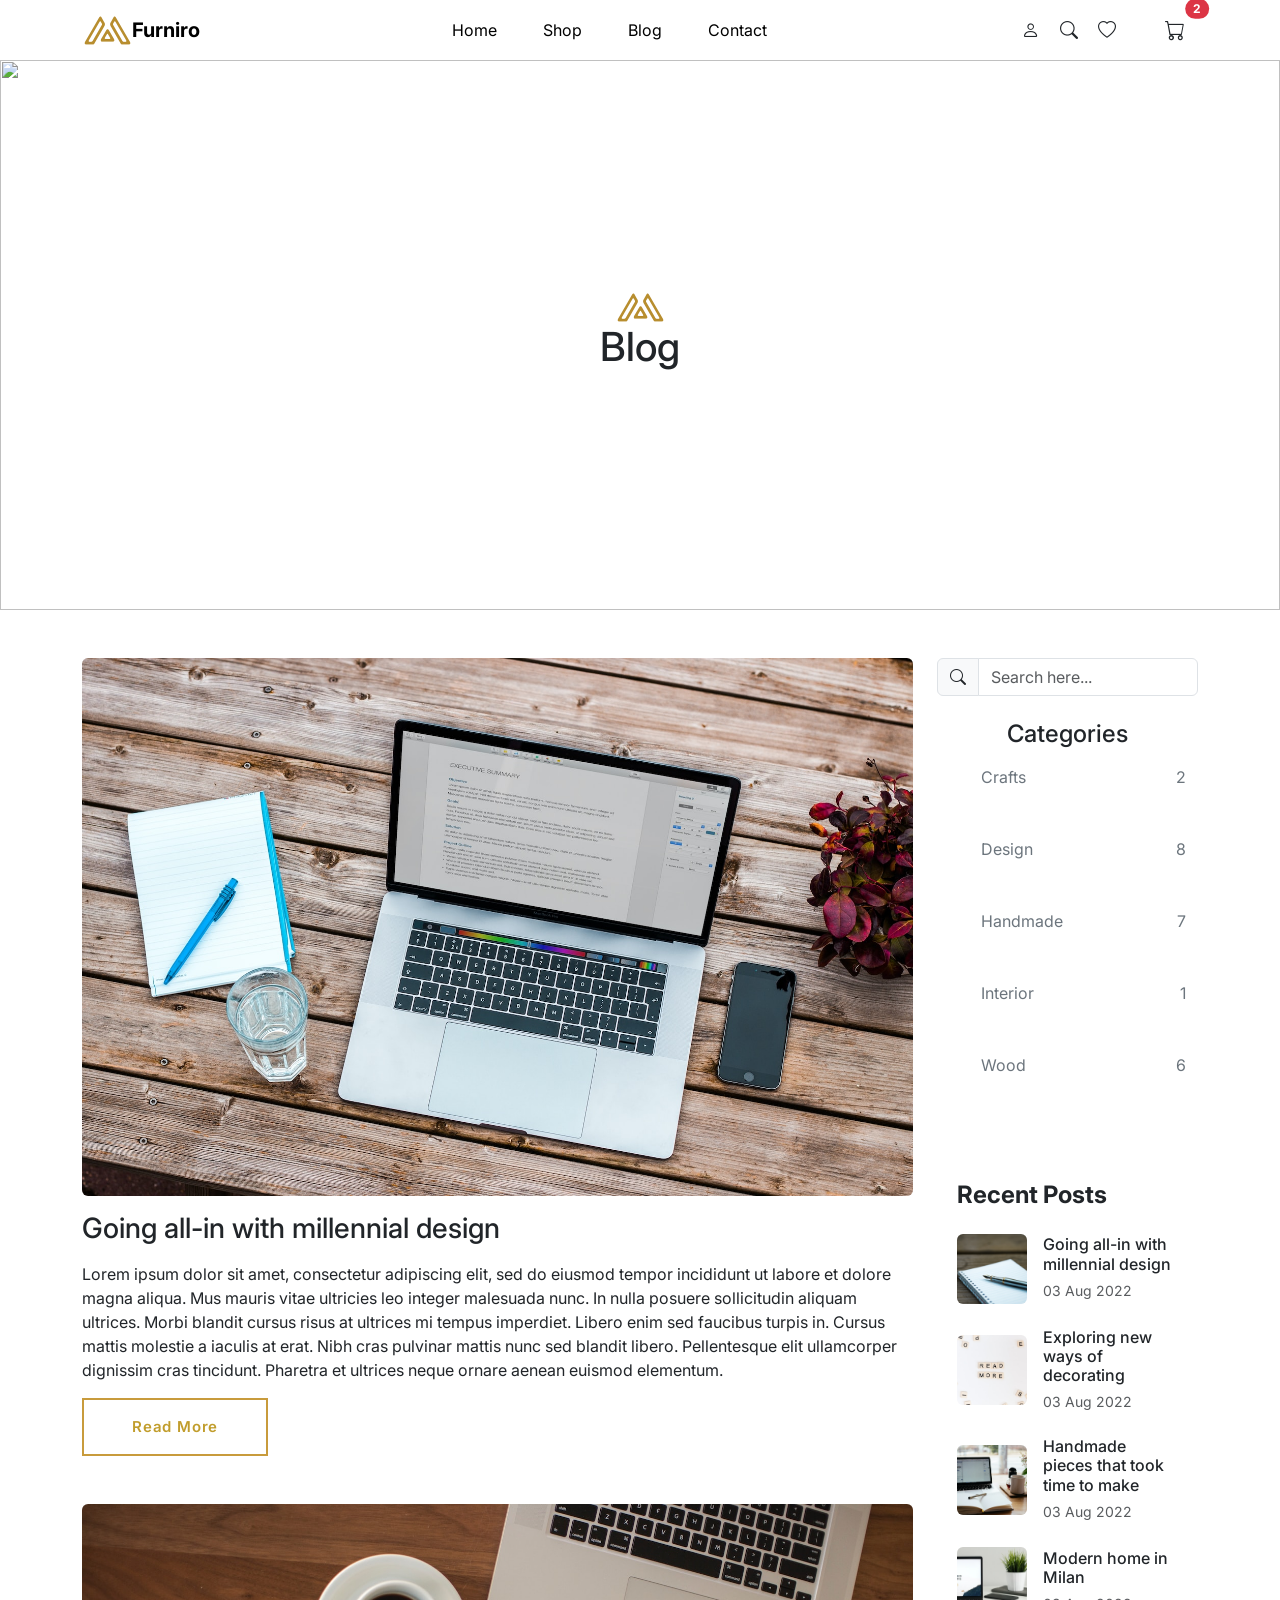
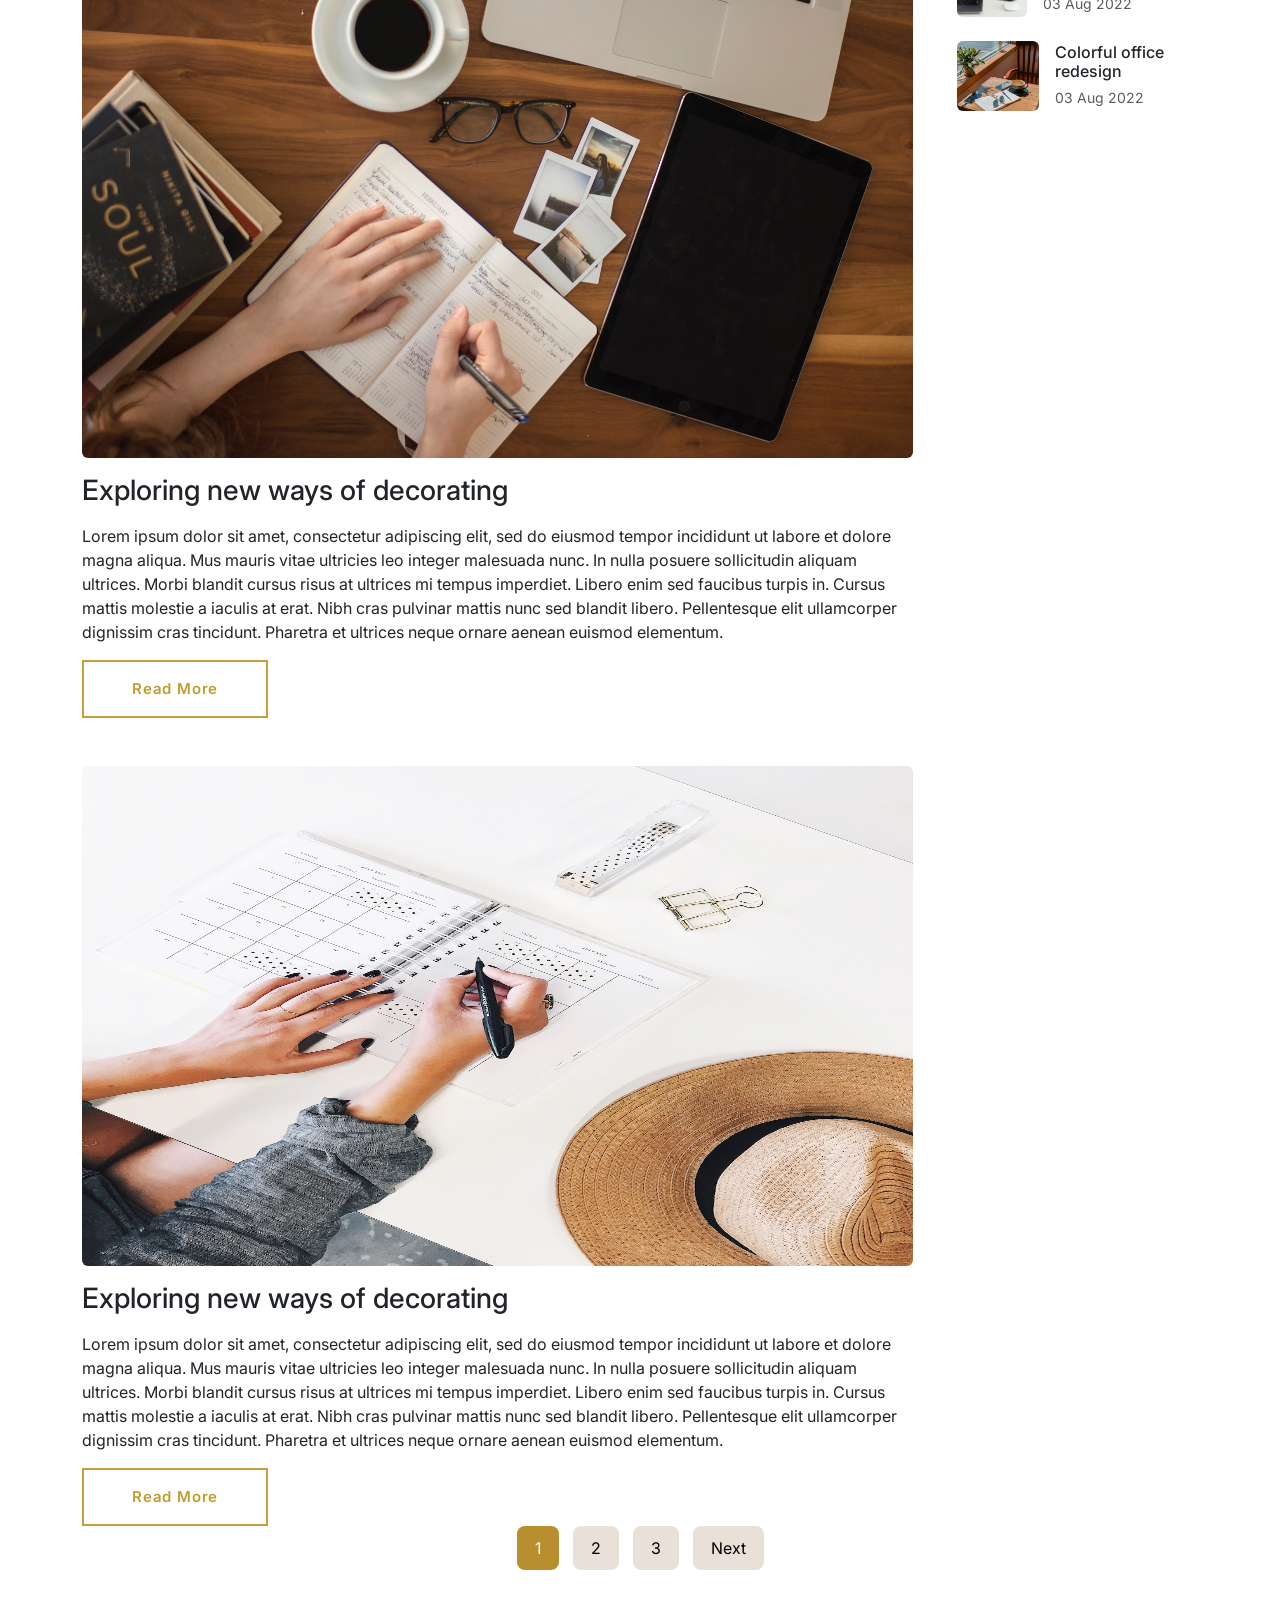
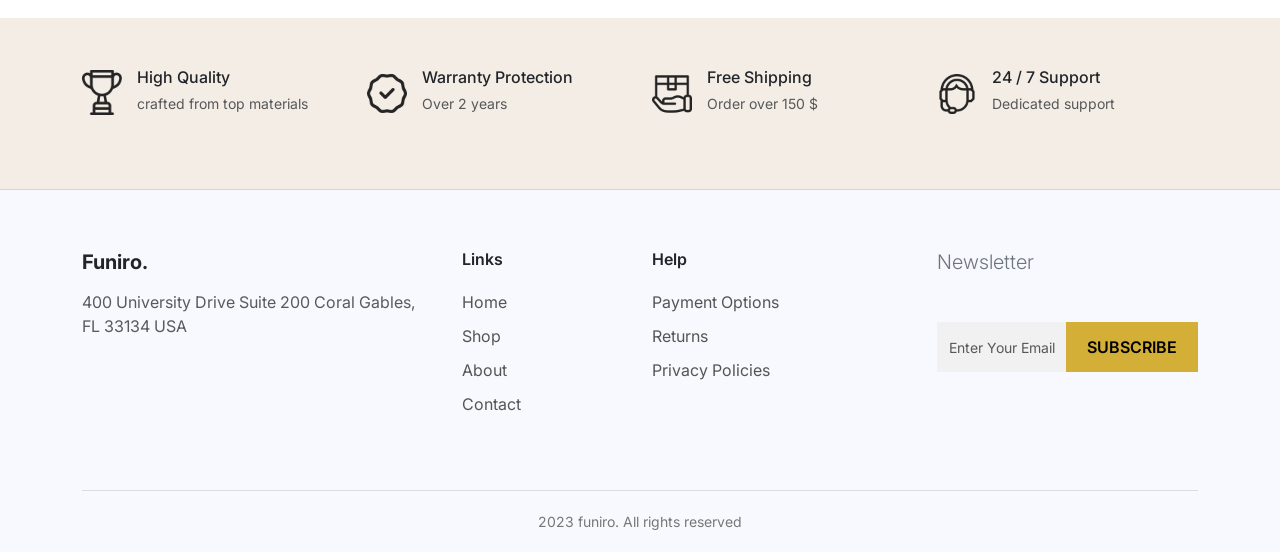
==== commit 0adcc9e7: "Merge pull request #1 from ibmoore04/maryam made some changes" ====
--- a/ABOUT/index.html
+++ b/ABOUT/index.html
@@ -5,9 +5,9 @@
     <meta charset="UTF-8">
     <meta name="viewport" content="width=device-width, initial-scale=1.0">
     <title>FURNIRO ABOUT</title>
-    <link rel="stylesheet" href="/ABOUT/style.css">
-
-    <link rel="icon" href="..../images/Funiro.jpg.png">
+    <link rel="stylesheet" href="style.css">
+
+    <link rel="icon" href="../images/Funiro.jpg.png">
 
     <!-- bootstrap js -->
     <link href="https://cdn.jsdelivr.net/npm/bootstrap@5.3.8/dist/css/bootstrap.min.css" rel="stylesheet"
@@ -34,7 +34,7 @@
         <div class="container">
 
             <!-- Logo -->
-            <a class="navbar-brand" href="#">
+            <a class="navbar-brand" href="../index.html">
                 <img src="../images/Funiro.jpg.png" alt="" width="50">
                 Furniro
             </a>
@@ -56,7 +56,7 @@
                         <a class="nav-link" href="../SHOP/index.html">Shop</a>
                     </li>
                     <li class="nav-item">
-                        <a class="nav-link" href="/ABOUT/index.html">Blog</a>
+                        <a class="nav-link" href="index.html">Blog</a>
                     </li>
                     <li class="nav-item">
                         <a class="nav-link" href="../CONTACT/index.html">Contact</a>
@@ -122,7 +122,7 @@
 
 
 
-            <a href="/SHOP/index.html"><button class="btn btn-dark w-100 mt-3">
+            <a href="../SHOP/index.html"><button class="btn btn-dark w-100 mt-3">
                     BUY MORE
                 </button></a>
         </div>
@@ -132,10 +132,10 @@
 
     <section>
         <div class="container-fluid g-0 position-relative">
-            <img src="../images/Rectangle 1.png" alt="" class="w-100" style="height: 50vh;">
+            <img src="../images/Rectangle 1.png" alt="" class="w-100" style="height: 550px; object-fit: cover;">
 
             <div class="position-absolute top-50 start-50 translate-middle text-center">
-                <img src="../images/Funiro.jpg.png" alt="" width="50" class="mb-4">
+                <img src="../images/Funiro.jpg.png" alt="" width="50">
                 <h1>Blog</h1>
             </div>
         </div>
@@ -148,43 +148,43 @@
                 <div class="col-lg-9">
                     <div class="blog-image1">
                         <img src="../images/blog2.jpg" alt="" class="w-100 rounded">
-                        <h3>Going all-in with millennial design</h3>
-                        <p>Lorem ipsum dolor sit amet, consectetur adipiscing elit, sed do eiusmod tempor incididunt ut
+                        <h3 class="mt-3">Going all-in with millennial design</h3>
+                        <p class="mt-3">Lorem ipsum dolor sit amet, consectetur adipiscing elit, sed do eiusmod tempor incididunt ut
                             labore et dolore magna aliqua. Mus mauris vitae ultricies leo integer malesuada nunc. In
                             nulla posuere sollicitudin aliquam ultrices. Morbi blandit cursus risus at ultrices mi
                             tempus imperdiet. Libero enim sed faucibus turpis in. Cursus mattis molestie a iaculis at
                             erat. Nibh cras pulvinar mattis nunc sed blandit libero. Pellentesque elit ullamcorper
                             dignissim cras tincidunt. Pharetra et ultrices neque ornare aenean euismod elementum.</p>
 
-                        <p><a href="#">READ MORE</a></p>
-                    </div>
-
-
-                    <div class="blog-image2">
+                        <button class="more-btn px-5 py-3"><a href="#">Read More</a></button>
+                    </div>
+
+
+                    <div class="blog-image2 mt-5">
                         <img src="../images/blog-3.jpg" alt="" class="w-100 rounded">
-                        <h3>Exploring new ways of decorating</h3>
-                        <p>Lorem ipsum dolor sit amet, consectetur adipiscing elit, sed do eiusmod tempor incididunt ut
+                        <h3 class="mt-3">Exploring new ways of decorating</h3>
+                        <p class="mt-3">Lorem ipsum dolor sit amet, consectetur adipiscing elit, sed do eiusmod tempor incididunt ut
                             labore et dolore magna aliqua. Mus mauris vitae ultricies leo integer malesuada nunc. In
                             nulla posuere sollicitudin aliquam ultrices. Morbi blandit cursus risus at ultrices mi
                             tempus imperdiet. Libero enim sed faucibus turpis in. Cursus mattis molestie a iaculis at
                             erat. Nibh cras pulvinar mattis nunc sed blandit libero. Pellentesque elit ullamcorper
                             dignissim cras tincidunt. Pharetra et ultrices neque ornare aenean euismod elementum.</p>
 
-                        <p><a href="#">READ MORE</a></p>
-                    </div>
-
-
-                    <div class="blog-image3">
+                        <button class="more-btn px-5 py-3"><a href="#">Read More</a></button>
+                    </div>
+
+
+                    <div class="blog-image3 mt-5">
                         <img src="../images/blog 1.jpg" alt="" class="w-100 rounded" style="height: 500px;">
-                        <h3>Exploring new ways of decorating</h3>
-                        <p>Lorem ipsum dolor sit amet, consectetur adipiscing elit, sed do eiusmod tempor incididunt ut
+                        <h3 class="mt-3">Exploring new ways of decorating</h3>
+                        <p class="mt-3">Lorem ipsum dolor sit amet, consectetur adipiscing elit, sed do eiusmod tempor incididunt ut
                             labore et dolore magna aliqua. Mus mauris vitae ultricies leo integer malesuada nunc. In
                             nulla posuere sollicitudin aliquam ultrices. Morbi blandit cursus risus at ultrices mi
                             tempus imperdiet. Libero enim sed faucibus turpis in. Cursus mattis molestie a iaculis at
                             erat. Nibh cras pulvinar mattis nunc sed blandit libero. Pellentesque elit ullamcorper
                             dignissim cras tincidunt. Pharetra et ultrices neque ornare aenean euismod elementum.</p>
 
-                        <p><a href="#">READ MORE</a></p>
+                        <button class="more-btn px-5 py-3"><a href="#">Read More</a></button>
                     </div>
                 </div>
 
@@ -292,14 +292,14 @@
 
 
 
-    <section class="features-section mt-5">
+   <section class="features-section mt-5">
         <div class="container">
             <div class="row text-center text-md-start">
 
-                <div class="col-md-3 col-sm-6 mb-4">
-                    <div class="feature-box d-sm-block d-lg-flex">
+                <div class="col-md-3 col-6 mb-4">
+                    <div class="feature-box">
                         <div class="feature-icon">
-                            <img src="../images/Group.png" alt="" width="50">
+                            <img src="../images/Group.png" alt="" width="40">
                         </div>
                         <div>
                             <h6 class="mb-1">High Quality</h6>
@@ -308,10 +308,10 @@
                     </div>
                 </div>
 
-                <div class="col-md-3 col-sm-6 mb-4">
-                    <div class="feature-box d-sm-block d-lg-flex">
+                <div class="col-md-3 col-6 mb-4">
+                    <div class="feature-box">
                         <div class="feature-icon">
-                            <img src="../images/Group (1).png" alt="" width="50">
+                            <img src="../images/Group (1).png" alt="" width="40">
                         </div>
                         <div>
                             <h6 class="mb-1">Warranty Protection</h6>
@@ -320,10 +320,10 @@
                     </div>
                 </div>
 
-                <div class="col-md-3 col-sm-6 mb-4">
-                    <div class="feature-box d-sm-block d-lg-flex">
+                <div class="col-md-3 col-6 mb-4">
+                    <div class="feature-box">
                         <div class="feature-icon">
-                            <img src="../images/shipping.png" alt="" width="50">
+                            <img src="../images/shipping.png" alt="" width="40">
                         </div>
                         <div>
                             <h6 class="mb-1">Free Shipping</h6>
@@ -332,10 +332,10 @@
                     </div>
                 </div>
 
-                <div class="col-md-3 col-sm-6 mb-4">
-                    <div class="feature-box d-sm-block d-lg-flex">
+                <div class="col-md-3 col-6 mb-4">
+                    <div class="feature-box">
                         <div class="feature-icon">
-                            <img src="../images/customer-support.png" alt="" width="50">
+                            <img src="../images/customer-support.png" alt="" width="40">
                         </div>
                         <div>
                             <h6 class="mb-1">24 / 7 Support</h6>
@@ -349,28 +349,37 @@
     </section>
 
 
-    <footer class="mt-5">
-        <div class="container fir pt-5">
+    <footer class="footer">
+        <div class="container">
             <div class="row">
-                <div class="col-lg-4 col-md-6 col-sm-6">
-                    <h3>Funiro.</h3>
-                    <p>400 University Drive Suite 200 Coral Gables,
-                        FL 33134 USA</p>
-                </div>
-                <div class="col-lg-2 col-sm-6 col-md-6">
-                    <h4 class="text-secondary mb-5 fw-light fs-5">Links</h4>
-                    <h6 class="mb-5"><a href="../HOME/index.html" class="text-dark">Home</a></h6>
-                    <h6 class="mb-5"><a href="../SHOP/index.html" class="text-dark">Shop</a></h6>
-                    <h6 class="mb-5"><a href="/ABOUT/index.html" class="text-dark">Blog</a></h6>
-                    <h6 class="mb-5"><a href="../CONTACT/index.html" class="text-dark">Contact</a></h6>
-                </div>
-                <div class="col-lg-3 col-sm-6 col-md-6">
-                    <h4 class="text-secondary mb-5 fw-light fs-5">Help</h4>
-                    <h6 class="mb-5"><a href="" class="text-dark">Payment Options</a></h6>
-                    <h6 class="mb-5"><a href="" class="text-dark">Returns</a></h6>
-                    <h6 class="mb-5"><a href="" class="text-dark">Privacy Policies</a></h6>
-                </div>
-
+
+                <!-- Logo & Address -->
+                <div class="col-lg-4 mb-4">
+                    <h5><strong>Funiro.</strong></h5>
+                    <p class="text-muted mt-3">
+                        400 University Drive Suite 200 Coral Gables,<br>
+                        FL 33134 USA
+                    </p>
+                </div>
+
+                <!-- Links -->
+                <div class="col-lg-2 col-md-4 mb-4">
+                    <h6>Links</h6>
+                    <a href="../HOME/index.html">Home</a>
+                    <a href="index.html">Shop</a>
+                    <a href="../ABOUT/index.html">About</a>
+                    <a href="../CONTACT/index.html">Contact</a>
+                </div>
+
+                <!-- Help -->
+                <div class="col-lg-3 col-md-4 mb-4">
+                    <h6>Help</h6>
+                    <a href="#">Payment Options</a>
+                    <a href="#">Returns</a>
+                    <a href="#">Privacy Policies</a>
+                </div>
+
+                <!-- Newsletter -->
                 <div class="col-lg-3 col-sm-6 col-md-6">
                     <h4 class="text-secondary mb-5 fw-light fs-5">Newsletter</h4>
                     <div class="subscribe-box">
@@ -380,11 +389,13 @@
                         </div>
                     </div>
                 </div>
-            </div>
-        </div>
-
-        <div class="container pt-4">
-            <h6>2023 furino. All rights reverved</h6>
+
+            </div>
+
+            <div class="footer-bottom text-center">
+                2023 funiro. All rights reserved
+            </div>
+
         </div>
     </footer>
 
--- a/ABOUT/style.css
+++ b/ABOUT/style.css
@@ -202,3 +202,79 @@
   text-decoration: underline;
   color: black;
 }
+
+/*  */
+.more-btn {
+  background: transparent;
+  color: #c89b3c;
+  border: 2px solid #c89b3c;
+  font-size: 15px;
+  font-weight: 600;
+  letter-spacing: 0.8px;
+  transition: all 0.6s ease;
+}
+
+.more-btn a {
+  color: #c19d2c;
+  text-decoration: none;
+}
+
+.more-btn a:hover {
+  color: white;
+}
+
+.more-btn:hover {
+  background: #c89b3c;
+  color: white;
+}
+
+/*  */
+.footer {
+ background-color: #f8f8ff;
+  padding: 60px 0 20px;
+}
+
+.footer h6 {
+  font-weight: 600;
+  margin-bottom: 20px;
+}
+
+.footer a {
+  text-decoration: none;
+  color: #555;
+  display: block;
+  margin-bottom: 10px;
+}
+
+.subscribe-box {
+  max-width: 400px;
+}
+
+.subscribe-box .form-control {
+  border-radius: 0;
+  border: none;
+  background-color: #f1f1f1;
+  padding: 12px;
+  font-size: 14px;
+}
+
+.subscribe-box .btn-subscribe {
+  border-radius: 0;
+  background-color: #d4af37;
+  color: #000;
+  font-weight: 600;
+  padding: 12px 20px;
+}
+
+.subscribe-box .btn-subscribe:hover {
+  background-color: #c19d2c;
+}
+
+.footer-bottom {
+  border-top: 1px solid #ddd;
+  margin-top: 40px;
+  padding-top: 20px;
+  font-size: 14px;
+  color: #777;
+}
+
